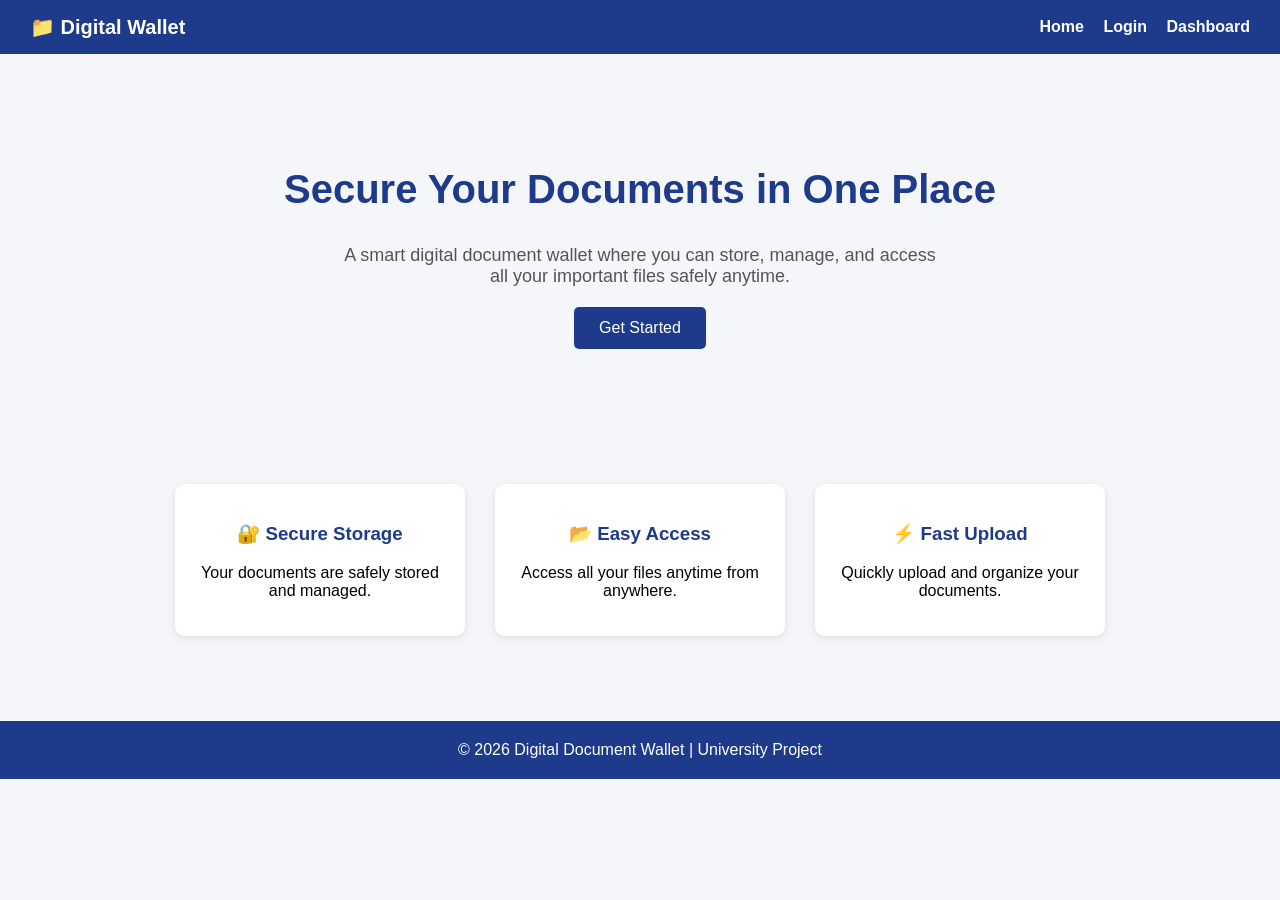
==== index.html @ 32c8e4f6 "Initial commit" ====
<!DOCTYPE html>
<html lang="en">
<head>
    <meta charset="UTF-8">
    <meta name="viewport" content="width=device-width, initial-scale=1.0">
    <title>Digital Document Wallet</title>

    <style>
        body {
            margin: 0;
            font-family: Arial, sans-serif;
            background: #f4f6f9;
        }

        /* Navbar */
        .navbar {
            background: #1e3a8a;
            color: white;
            padding: 15px 30px;
            display: flex;
            justify-content: space-between;
            align-items: center;
        }

        .navbar h1 {
            margin: 0;
            font-size: 20px;
        }

        .navbar a {
            color: white;
            text-decoration: none;
            margin-left: 15px;
            font-weight: bold;
        }

        /* Hero Section */
        .hero {
            text-align: center;
            padding: 80px 20px;
        }

        .hero h2 {
            font-size: 40px;
            color: #1e3a8a;
        }

        .hero p {
            font-size: 18px;
            color: #555;
            max-width: 600px;
            margin: auto;
        }

        .btn {
            margin-top: 20px;
            padding: 12px 25px;
            background: #1e3a8a;
            color: white;
            border: none;
            border-radius: 5px;
            font-size: 16px;
            cursor: pointer;
        }

        .btn:hover {
            background: #0f2557;
        }

        /* Features */
        .features {
            display: flex;
            justify-content: center;
            flex-wrap: wrap;
            padding: 40px;
        }

        .card {
            background: white;
            width: 250px;
            margin: 15px;
            padding: 20px;
            border-radius: 10px;
            box-shadow: 0 2px 8px rgba(0,0,0,0.1);
            text-align: center;
        }

        .card h3 {
            color: #1e3a8a;
        }

        /* Footer */
        .footer {
            text-align: center;
            padding: 20px;
            background: #1e3a8a;
            color: white;
            margin-top: 30px;
        }
    </style>
</head>

<body>

    <!-- Navbar -->
    <div class="navbar">
        <h1>📁 Digital Wallet</h1>
        <div>
            <a href="index.html">Home</a>
            <a href="login.html">Login</a>
            <a href="dashboard.html">Dashboard</a>
        </div>
    </div>

    <!-- Hero Section -->
    <div class="hero">
        <h2>Secure Your Documents in One Place</h2>
        <p>
            A smart digital document wallet where you can store, manage, and access all your important files safely anytime.
        </p>
        <button class="btn" onclick="goLogin()">Get Started</button>
    </div>

    <!-- Features -->
    <div class="features">
        <div class="card">
            <h3>🔐 Secure Storage</h3>
            <p>Your documents are safely stored and managed.</p>
        </div>

        <div class="card">
            <h3>📂 Easy Access</h3>
            <p>Access all your files anytime from anywhere.</p>
        </div>

        <div class="card">
            <h3>⚡ Fast Upload</h3>
            <p>Quickly upload and organize your documents.</p>
        </div>
    </div>

    <!-- Footer -->
    <div class="footer">
        © 2026 Digital Document Wallet | University Project
    </div>

    <script>
        function goLogin() {
            window.location.href = "login.html";
        }
    </script>

</body>
</html>
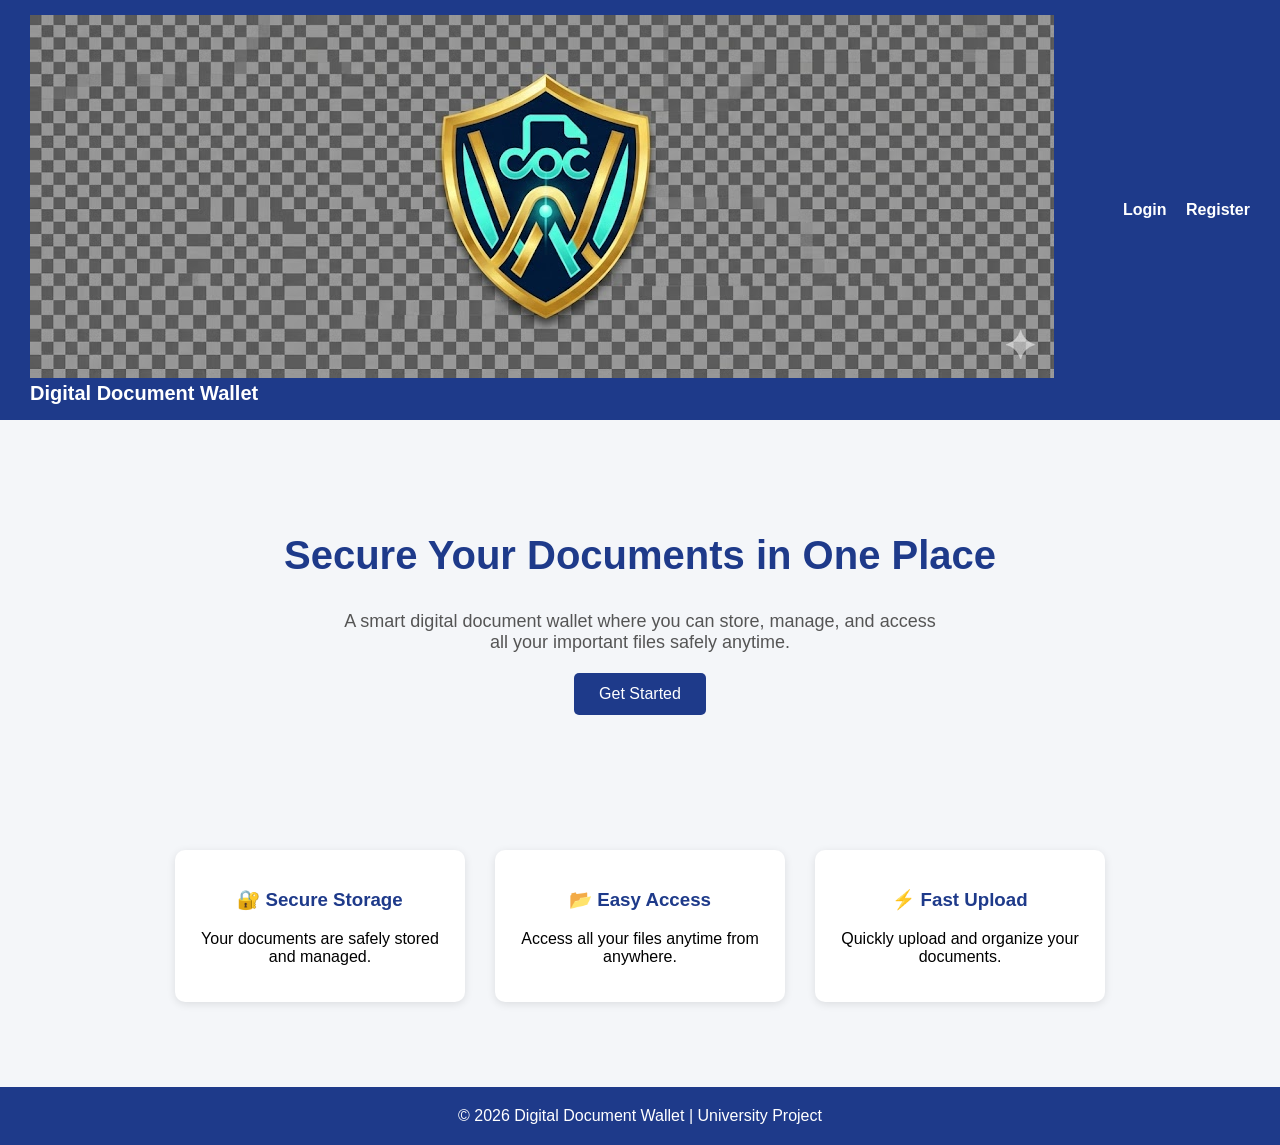
==== commit 4b40c60e: "initial commit" ====
--- a/index.html
+++ b/index.html
@@ -4,6 +4,7 @@
     <meta charset="UTF-8">
     <meta name="viewport" content="width=device-width, initial-scale=1.0">
     <title>Digital Document Wallet</title>
+    <link rel="stylesheet" href="css/style.css">
 
     <style>
         body {
@@ -102,16 +103,33 @@
 
 <body>
 
-    <!-- Navbar -->
-    <div class="navbar">
-        <h1>📁 Digital Wallet</h1>
-        <div>
-            <a href="index.html">Home</a>
-            <a href="login.html">Login</a>
-            <a href="dashboard.html">Dashboard</a>
-        </div>
+ <div class="navbar">
+
+    <!-- LEFT SIDE -->
+
+    <div class="logo-section">
+
+        <img src="images/logo.png" class="logo">
+
+        <h1>Digital Document Wallet</h1>
+
     </div>
 
+    <!-- RIGHT SIDE -->
+
+    <div class="nav-buttons">
+
+        <a href="login.php" class="nav-btn">
+            Login
+        </a>
+
+        <a href="register.html" class="nav-btn register-btn">
+            Register
+        </a>
+
+    </div>
+
+</div>
     <!-- Hero Section -->
     <div class="hero">
         <h2>Secure Your Documents in One Place</h2>
@@ -146,7 +164,7 @@
 
     <script>
         function goLogin() {
-            window.location.href = "login.html";
+            window.location.href = "login.php";
         }
     </script>
 
